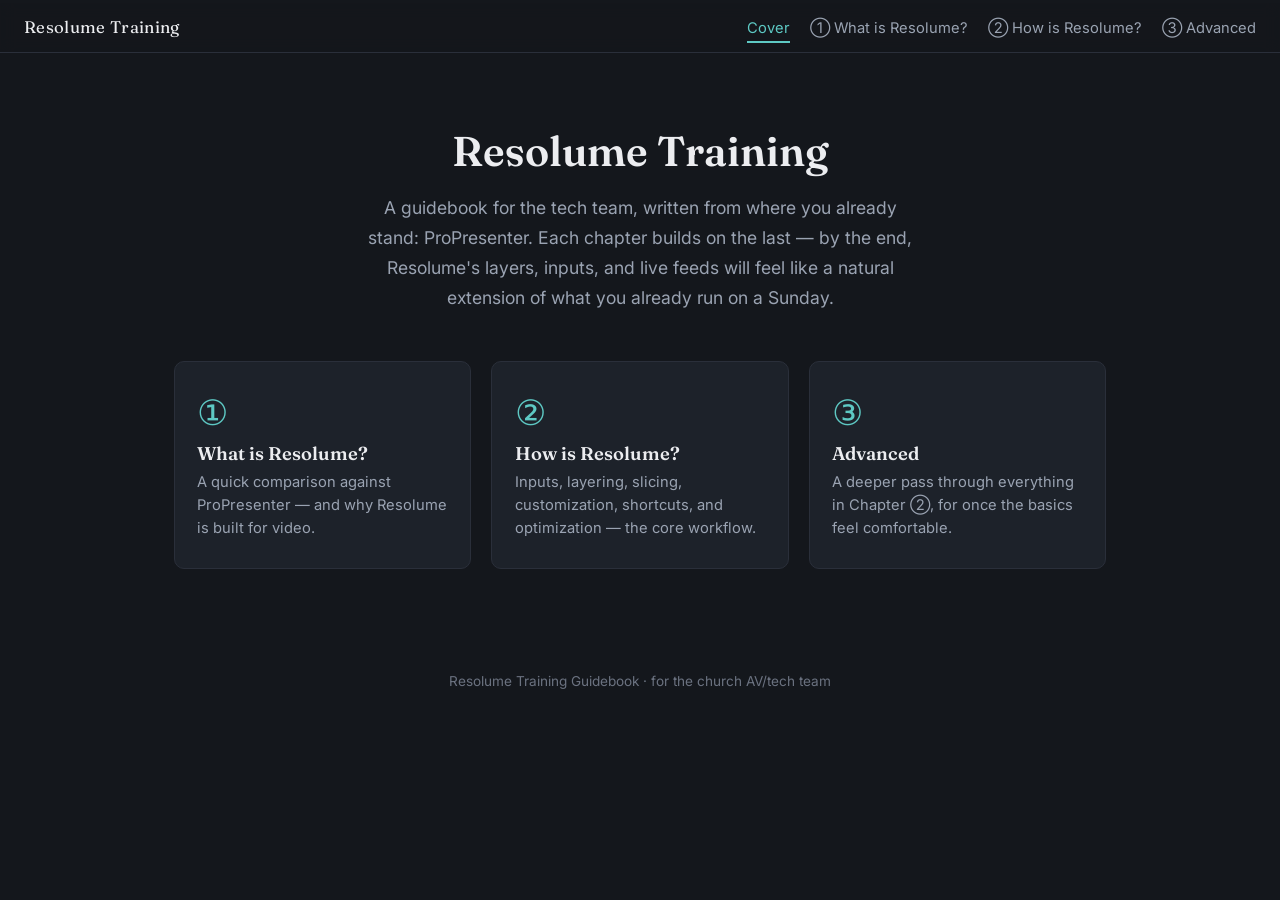
==== index.html @ 3f4866e6 "Add Resolume training guidebook site Static HTML/CSS/JS guidebook for the church AV/tech team, build" ====
<!DOCTYPE html>
<html lang="en">
<head>
<meta charset="UTF-8" />
<meta name="viewport" content="width=device-width, initial-scale=1.0" />
<title>Resolume Training — A Guidebook</title>
<link rel="preconnect" href="https://fonts.googleapis.com" />
<link rel="preconnect" href="https://fonts.gstatic.com" crossorigin />
<link href="https://fonts.googleapis.com/css2?family=Fraunces:opsz,wght@9..144,400;9..144,600;9..144,700&family=Inter:wght@400;500;600&display=swap" rel="stylesheet" />
<link rel="stylesheet" href="css/style.css" />
</head>
<body>

<div class="progress-bar"></div>

<header class="site-header">
  <div class="brand"><a href="index.html">Resolume Training</a></div>
  <ul class="chapter-nav">
    <li><a href="index.html" class="active">Cover</a></li>
    <li><a href="pages/what-is-resolume.html">① What is Resolume?</a></li>
    <li><a href="pages/how-is-resolume.html">② How is Resolume?</a></li>
    <li><a href="pages/advanced.html">③ Advanced</a></li>
  </ul>
</header>

<section class="cover-hero">
  <h1>Resolume Training</h1>
  <p class="subtitle">
    A guidebook for the tech team, written from where you already stand: ProPresenter.
    Each chapter builds on the last — by the end, Resolume's layers, inputs, and live
    feeds will feel like a natural extension of what you already run on a Sunday.
  </p>
</section>

<div class="chapter-cards">
  <a class="chapter-card" href="pages/what-is-resolume.html">
    <span class="num">①</span>
    <h3>What is Resolume?</h3>
    <p>A quick comparison against ProPresenter — and why Resolume is built for video.</p>
  </a>
  <a class="chapter-card" href="pages/how-is-resolume.html">
    <span class="num">②</span>
    <h3>How is Resolume?</h3>
    <p>Inputs, layering, slicing, customization, shortcuts, and optimization — the core workflow.</p>
  </a>
  <a class="chapter-card" href="pages/advanced.html">
    <span class="num">③</span>
    <h3>Advanced</h3>
    <p>A deeper pass through everything in Chapter ②, for once the basics feel comfortable.</p>
  </a>
</div>

<footer class="site-footer">Resolume Training Guidebook · for the church AV/tech team</footer>

<script src="js/guidebook.js"></script>
</body>
</html>
---- css/style.css ----
/* ===== Resolume Training Guidebook — shared styles ===== */

:root {
  --bg: #14171c;
  --bg-raised: #1a1e25;
  --bg-card: #1d222a;
  --border: #2a2f3a;
  --text: #ecedf0;
  --text-dim: #9aa3b2;
  --text-faint: #6b7280;

  --accent: #5ec9c4;          /* general UI accent: links, active states, progress bar */
  --accent-soft: rgba(94, 201, 196, 0.12);

  --advanced: #e08a3c;        /* reserved ONLY for "advanced / building upon" callouts */
  --advanced-soft: rgba(224, 138, 60, 0.1);
  --advanced-border: rgba(224, 138, 60, 0.45);

  --serif: "Fraunces", Georgia, "Iowan Old Style", serif;
  --sans: "Inter", -apple-system, "Segoe UI", system-ui, sans-serif;

  --max-text: 720px;
  --radius: 10px;
}

* { box-sizing: border-box; }

html, body {
  margin: 0;
  padding: 0;
  background: var(--bg);
  color: var(--text);
  font-family: var(--sans);
  scroll-behavior: smooth;
}

body { padding-top: 3px; } /* room for progress bar */

h1, h2, h3, h4 {
  font-family: var(--serif);
  font-weight: 600;
  line-height: 1.25;
  margin: 0 0 0.5em;
}

p { line-height: 1.7; color: var(--text); }

a { color: var(--accent); text-decoration: none; }
a:hover { text-decoration: underline; }

/* ---------- progress bar ---------- */
.progress-bar {
  position: fixed;
  top: 0; left: 0;
  height: 3px;
  width: 0%;
  background: var(--accent);
  z-index: 200;
  transition: width 80ms linear;
}

/* ---------- site header / top nav ---------- */
.site-header {
  position: sticky;
  top: 0;
  z-index: 100;
  display: flex;
  align-items: center;
  justify-content: space-between;
  gap: 1.5rem;
  padding: 0.9rem 1.5rem;
  background: rgba(20, 23, 28, 0.85);
  backdrop-filter: blur(8px);
  border-bottom: 1px solid var(--border);
}

.brand {
  font-family: var(--serif);
  font-size: 1.05rem;
  letter-spacing: 0.02em;
  color: var(--text);
}
.brand a { color: inherit; }
.brand a:hover { text-decoration: none; color: var(--accent); }

.chapter-nav {
  display: flex;
  gap: 1.25rem;
  list-style: none;
  margin: 0;
  padding: 0;
  font-size: 0.92rem;
}

.chapter-nav a {
  color: var(--text-dim);
  padding: 0.3rem 0;
  border-bottom: 2px solid transparent;
}

.chapter-nav a:hover { color: var(--text); text-decoration: none; }
.chapter-nav a.active {
  color: var(--accent);
  border-bottom-color: var(--accent);
}

/* ---------- cover page ---------- */
.cover-hero {
  max-width: 760px;
  margin: 4.5rem auto 3rem;
  padding: 0 1.5rem;
  text-align: center;
}

.cover-hero h1 {
  font-size: 2.6rem;
  margin-bottom: 0.4em;
}

.cover-hero .subtitle {
  color: var(--text-dim);
  font-size: 1.1rem;
  max-width: 560px;
  margin: 0 auto 1.6rem;
  line-height: 1.7;
}

.chapter-cards {
  display: grid;
  grid-template-columns: repeat(3, 1fr);
  gap: 1.25rem;
  max-width: 980px;
  margin: 0 auto 4rem;
  padding: 0 1.5rem;
}

.chapter-card {
  display: block;
  background: var(--bg-card);
  border: 1px solid var(--border);
  border-radius: var(--radius);
  padding: 1.8rem 1.4rem;
  text-align: left;
  transition: transform 180ms ease, border-color 180ms ease, box-shadow 180ms ease;
}

.chapter-card:hover {
  transform: translateY(-3px);
  border-color: var(--accent);
  box-shadow: 0 10px 30px -12px rgba(94, 201, 196, 0.25);
  text-decoration: none;
}

.chapter-card .num {
  font-family: var(--serif);
  font-size: 2.2rem;
  color: var(--accent);
  display: block;
  margin-bottom: 0.5rem;
}

.chapter-card h3 {
  font-size: 1.15rem;
  margin-bottom: 0.4rem;
  color: var(--text);
}

.chapter-card p {
  font-size: 0.92rem;
  color: var(--text-dim);
  margin: 0;
  line-height: 1.55;
}

@media (max-width: 760px) {
  .chapter-cards { grid-template-columns: 1fr; }
}

/* ---------- chapter layout (sidebar + reading column) ---------- */
.chapter-layout {
  display: grid;
  grid-template-columns: 220px minmax(0, var(--max-text));
  gap: 3rem;
  max-width: 1080px;
  margin: 0 auto;
  padding: 3rem 1.5rem 6rem;
  align-items: start;
}

.chapter-layout.no-sidebar {
  grid-template-columns: minmax(0, var(--max-text));
  justify-content: center;
}

.toc {
  position: sticky;
  top: 5.5rem;
  font-size: 0.88rem;
}

.toc .toc-label {
  text-transform: uppercase;
  letter-spacing: 0.08em;
  font-size: 0.72rem;
  color: var(--text-faint);
  margin-bottom: 0.75rem;
}

.toc ul {
  list-style: none;
  margin: 0;
  padding: 0;
  border-left: 1px solid var(--border);
}

.toc li { margin: 0; }

.toc a {
  display: block;
  color: var(--text-dim);
  padding: 0.4rem 0 0.4rem 0.9rem;
  border-left: 2px solid transparent;
  margin-left: -1px;
  transition: color 150ms ease, border-color 150ms ease;
}

.toc a:hover { color: var(--text); text-decoration: none; }

.toc a.active {
  color: var(--accent);
  border-left-color: var(--accent);
  font-weight: 600;
}

.chapter-intro {
  color: var(--text-dim);
  font-size: 1.05rem;
  margin-bottom: 2.5rem;
}

.chapter-eyebrow {
  font-family: var(--sans);
  text-transform: uppercase;
  letter-spacing: 0.1em;
  font-size: 0.78rem;
  color: var(--accent);
  margin-bottom: 0.5rem;
}

section.topic {
  margin-bottom: 3.2rem;
  padding-top: 0.5rem;
  scroll-margin-top: 5.5rem;
}

section.topic h2 {
  font-size: 1.5rem;
  border-bottom: 1px solid var(--border);
  padding-bottom: 0.5rem;
  margin-bottom: 1rem;
}

section.topic ul, section.topic li { line-height: 1.7; }

/* ---------- collapsible "advanced" callouts ---------- */
.callout.advanced {
  border-left: 4px solid var(--advanced-border);
  background: var(--advanced-soft);
  border-radius: 0 8px 8px 0;
  margin: 1.1rem 0;
  overflow: hidden;
}

.callout-toggle {
  width: 100%;
  display: flex;
  align-items: center;
  gap: 0.6rem;
  background: none;
  border: none;
  color: var(--advanced);
  font-family: var(--sans);
  font-size: 0.88rem;
  font-weight: 600;
  letter-spacing: 0.02em;
  text-align: left;
  padding: 0.7rem 1rem;
  cursor: pointer;
}

.callout-toggle::before {
  content: "ADVANCED";
  font-size: 0.66rem;
  letter-spacing: 0.08em;
  background: var(--advanced);
  color: #1a1206;
  padding: 0.15rem 0.45rem;
  border-radius: 4px;
}

.callout-toggle .chevron {
  margin-left: auto;
  transition: transform 180ms ease;
  color: var(--advanced);
}

.callout.open .callout-toggle .chevron { transform: rotate(180deg); }

.callout-body {
  max-height: 0;
  overflow: hidden;
  transition: max-height 220ms ease;
  padding: 0 1rem;
}

.callout-body > :first-child { margin-top: 0; }
.callout-body > :last-child { margin-bottom: 0; }

.callout.open .callout-body {
  padding-bottom: 1rem;
}

.callout-body p, .callout-body li { color: var(--text); font-size: 0.96rem; }

/* ---------- "coming soon" placeholder cards (Chapter 3) ---------- */
.placeholder-card {
  border: 1px dashed var(--border);
  border-radius: var(--radius);
  padding: 1.4rem 1.3rem;
  color: var(--text-faint);
  font-size: 0.94rem;
  display: flex;
  gap: 0.8rem;
  align-items: flex-start;
}

.placeholder-card .icon {
  font-size: 1.1rem;
  color: var(--text-faint);
  line-height: 1.4;
}

/* ---------- open question / TODO note ---------- */
.open-question {
  border: 1px dashed var(--text-faint);
  border-radius: var(--radius);
  padding: 0.9rem 1.1rem;
  font-size: 0.9rem;
  color: var(--text-dim);
  margin-top: 0.8rem;
}

.open-question strong { color: var(--text); }

/* ---------- footer ---------- */
.site-footer {
  text-align: center;
  color: var(--text-faint);
  font-size: 0.85rem;
  padding: 2.5rem 1.5rem 3.5rem;
}

@media (max-width: 880px) {
  .chapter-layout {
    grid-template-columns: minmax(0, var(--max-text));
  }
  .toc { display: none; }
}
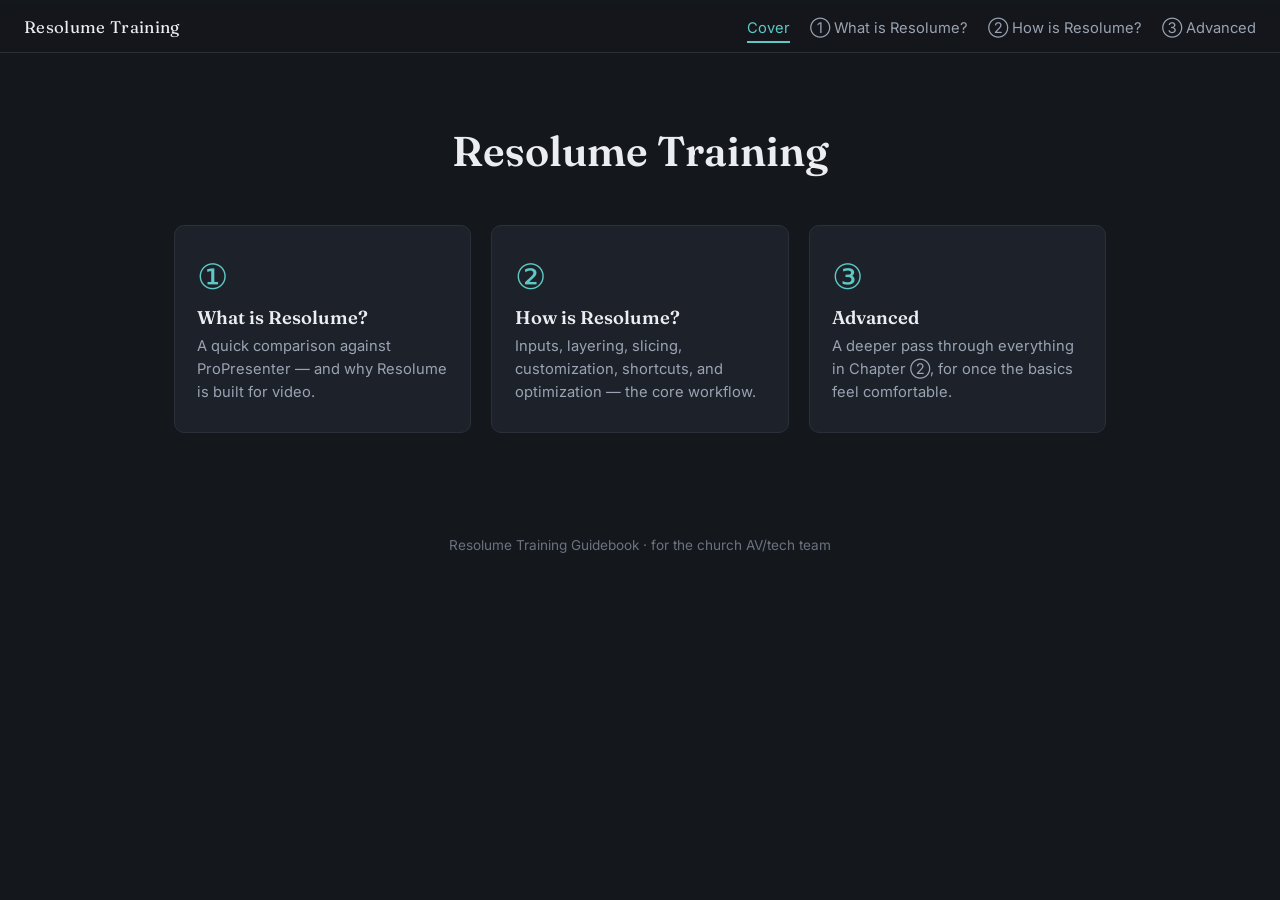
==== commit f656877b: "Replace placeholders with real Resolume/ProPresenter screenshots, drop SDI vs NDI from Chapter 2 Add" ====
--- a/index.html
+++ b/index.html
@@ -25,11 +25,6 @@
 
 <section class="cover-hero">
   <h1>Resolume Training</h1>
-  <p class="subtitle">
-    A guidebook for the tech team, written from where you already stand: ProPresenter.
-    Each chapter builds on the last — by the end, Resolume's layers, inputs, and live
-    feeds will feel like a natural extension of what you already run on a Sunday.
-  </p>
 </section>
 
 <div class="chapter-cards">
--- a/css/style.css
+++ b/css/style.css
@@ -322,6 +322,116 @@
 
 .callout-body p, .callout-body li { color: var(--text); font-size: 0.96rem; }
 
+/* ---------- media placeholder (screenshot/gif slots to be filled in) ---------- */
+.media-placeholder {
+  margin: 1.2rem 0 1.6rem;
+}
+
+.media-placeholder .frame {
+  border: 1px dashed var(--border);
+  border-radius: var(--radius);
+  background: var(--bg-raised);
+  aspect-ratio: 16 / 9;
+  display: flex;
+  flex-direction: column;
+  align-items: center;
+  justify-content: center;
+  gap: 0.4rem;
+  color: var(--text-faint);
+  text-align: center;
+  padding: 1rem 1.5rem;
+}
+
+.media-placeholder .frame .icon { font-size: 1.7rem; }
+
+.media-placeholder .frame strong {
+  color: var(--text-dim);
+  font-size: 0.82rem;
+  text-transform: uppercase;
+  letter-spacing: 0.06em;
+}
+
+.media-placeholder .frame span.desc {
+  font-size: 0.88rem;
+  max-width: 420px;
+}
+
+/* ---------- video link card (links out to a hosted lesson; can't be iframed) ---------- */
+.video-embed {
+  display: block;
+  position: relative;
+  margin: 1.2rem 0 1.6rem;
+  border-radius: var(--radius);
+  overflow: hidden;
+  border: 1px solid var(--border);
+}
+
+.video-embed img {
+  display: block;
+  width: 100%;
+}
+
+.video-embed .play-badge {
+  position: absolute;
+  left: 1rem;
+  bottom: 1rem;
+  right: 1rem;
+  display: flex;
+  align-items: center;
+  gap: 0.6rem;
+  padding: 0.6rem 0.9rem;
+  border-radius: var(--radius);
+  background: rgba(20, 23, 28, 0.82);
+  color: var(--text);
+  font-size: 0.88rem;
+}
+
+.video-embed .play-badge .play-icon {
+  display: inline-flex;
+  align-items: center;
+  justify-content: center;
+  width: 1.6rem;
+  height: 1.6rem;
+  border-radius: 50%;
+  background: var(--accent);
+  color: var(--bg);
+  font-size: 0.7rem;
+  flex-shrink: 0;
+}
+
+.video-embed:hover .play-badge { background: rgba(20, 23, 28, 0.95); }
+
+/* ---------- real screenshot figures ---------- */
+.media-shot {
+  margin: 1.2rem 0 1.6rem;
+}
+
+.media-shot img {
+  display: block;
+  width: 100%;
+  border: 1px solid var(--border);
+  border-radius: var(--radius);
+}
+
+.media-shot figcaption {
+  margin-top: 0.5rem;
+  font-size: 0.88rem;
+  color: var(--text-faint);
+}
+
+.media-grid {
+  display: grid;
+  grid-template-columns: 1fr 1fr;
+  gap: 1rem;
+  margin: 1.2rem 0 1.6rem;
+}
+
+.media-grid .media-shot { margin: 0; }
+
+@media (max-width: 760px) {
+  .media-grid { grid-template-columns: 1fr; }
+}
+
 /* ---------- "coming soon" placeholder cards (Chapter 3) ---------- */
 .placeholder-card {
   border: 1px dashed var(--border);
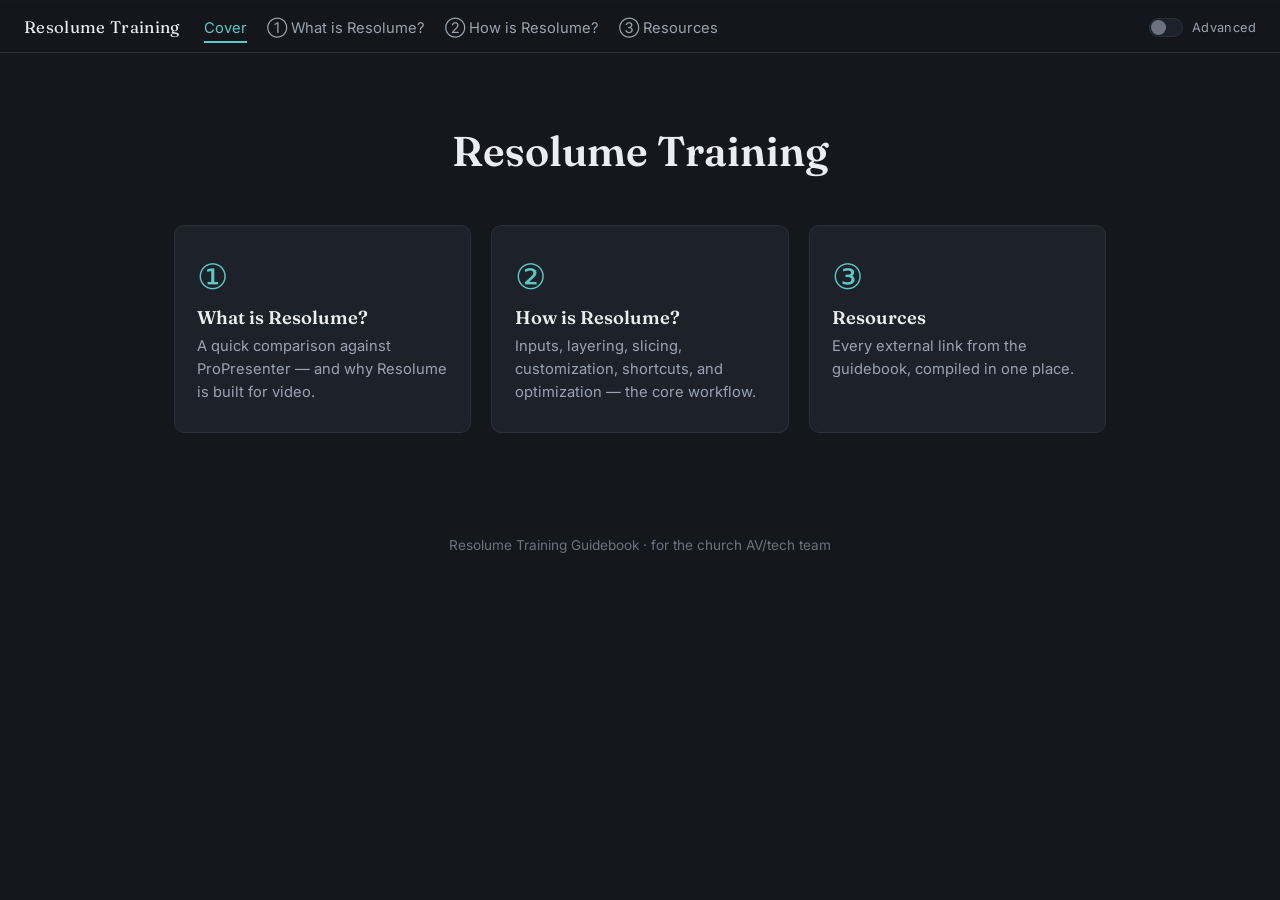
==== commit 89b49976: "Continue filling in guidebook content and screenshots Co-Authored-By: Claude Sonnet 4.6 <noreply@ant" ====
--- a/index.html
+++ b/index.html
@@ -3,6 +3,7 @@
 <head>
 <meta charset="UTF-8" />
 <meta name="viewport" content="width=device-width, initial-scale=1.0" />
+<link rel="icon" href="data:image/svg+xml,<svg xmlns='http://www.w3.org/2000/svg' viewBox='0 0 16 16'><text x='0' y='13' font-size='14'>%F0%9F%8E%9B%EF%B8%8F</text></svg>" />
 <title>Resolume Training — A Guidebook</title>
 <link rel="preconnect" href="https://fonts.googleapis.com" />
 <link rel="preconnect" href="https://fonts.gstatic.com" crossorigin />
@@ -19,8 +20,15 @@
     <li><a href="index.html" class="active">Cover</a></li>
     <li><a href="pages/what-is-resolume.html">① What is Resolume?</a></li>
     <li><a href="pages/how-is-resolume.html">② How is Resolume?</a></li>
-    <li><a href="pages/advanced.html">③ Advanced</a></li>
+    <li><a href="pages/advanced.html">③ Resources</a></li>
   </ul>
+  <div class="advanced-toggle">
+    <label class="switch">
+      <input type="checkbox" id="advanced-mode" />
+      <span class="switch-track"><span class="switch-thumb"></span></span>
+    </label>
+    <span class="switch-label">Advanced</span>
+  </div>
 </header>
 
 <section class="cover-hero">
@@ -40,8 +48,8 @@
   </a>
   <a class="chapter-card" href="pages/advanced.html">
     <span class="num">③</span>
-    <h3>Advanced</h3>
-    <p>A deeper pass through everything in Chapter ②, for once the basics feel comfortable.</p>
+    <h3>Resources</h3>
+    <p>Every external link from the guidebook, compiled in one place.</p>
   </a>
 </div>
 
--- a/css/style.css
+++ b/css/style.css
@@ -66,7 +66,6 @@
   z-index: 100;
   display: flex;
   align-items: center;
-  justify-content: space-between;
   gap: 1.5rem;
   padding: 0.9rem 1.5rem;
   background: rgba(20, 23, 28, 0.85);
@@ -87,7 +86,7 @@
   display: flex;
   gap: 1.25rem;
   list-style: none;
-  margin: 0;
+  margin: 0 auto 0 0;
   padding: 0;
   font-size: 0.92rem;
 }
@@ -103,6 +102,70 @@
   color: var(--accent);
   border-bottom-color: var(--accent);
 }
+
+/* ---------- global "Advanced mode" toggle ---------- */
+.advanced-toggle {
+  display: flex;
+  align-items: center;
+  gap: 0.55rem;
+  font-size: 0.8rem;
+  letter-spacing: 0.03em;
+  color: var(--text-dim);
+  white-space: nowrap;
+}
+
+.advanced-toggle .switch {
+  position: relative;
+  display: inline-block;
+  width: 34px;
+  height: 19px;
+  flex-shrink: 0;
+}
+
+.advanced-toggle .switch input {
+  position: absolute;
+  inset: 0;
+  opacity: 0;
+  margin: 0;
+  cursor: pointer;
+}
+
+.advanced-toggle .switch-track {
+  position: absolute;
+  inset: 0;
+  background: var(--bg-card);
+  border: 1px solid var(--border);
+  border-radius: 999px;
+  transition: background 180ms ease, border-color 180ms ease;
+}
+
+.advanced-toggle .switch-thumb {
+  position: absolute;
+  top: 1px;
+  left: 1px;
+  width: 15px;
+  height: 15px;
+  border-radius: 50%;
+  background: var(--text-faint);
+  transition: transform 180ms ease, background 180ms ease;
+}
+
+.advanced-toggle .switch input:checked ~ .switch-track {
+  background: var(--advanced-soft);
+  border-color: var(--advanced-border);
+}
+
+.advanced-toggle .switch input:checked ~ .switch-track .switch-thumb {
+  transform: translateX(15px);
+  background: var(--advanced);
+}
+
+.advanced-toggle .switch input:focus-visible ~ .switch-track {
+  outline: 2px solid var(--accent);
+  outline-offset: 2px;
+}
+
+body.advanced-mode .advanced-toggle .switch-label { color: var(--advanced); }
 
 /* ---------- cover page ---------- */
 .cover-hero {
@@ -432,6 +495,40 @@
   .media-grid { grid-template-columns: 1fr; }
 }
 
+/* ---------- resource link cards (Resources page) ---------- */
+.resource-list {
+  list-style: none;
+  margin: 1rem 0 2rem;
+  padding: 0;
+  display: flex;
+  flex-direction: column;
+  gap: 0.7rem;
+}
+
+.resource-list li {
+  background: var(--bg-card);
+  border: 1px solid var(--border);
+  border-radius: var(--radius);
+  padding: 0.85rem 1.1rem;
+  transition: border-color 150ms ease;
+}
+
+.resource-list li:hover { border-color: var(--accent); }
+
+.resource-list a {
+  font-weight: 600;
+  color: var(--text);
+}
+
+.resource-list a:hover { color: var(--accent); }
+
+.resource-list .desc {
+  display: block;
+  margin-top: 0.2rem;
+  color: var(--text-dim);
+  font-size: 0.88rem;
+}
+
 /* ---------- "coming soon" placeholder cards (Chapter 3) ---------- */
 .placeholder-card {
   border: 1px dashed var(--border);
